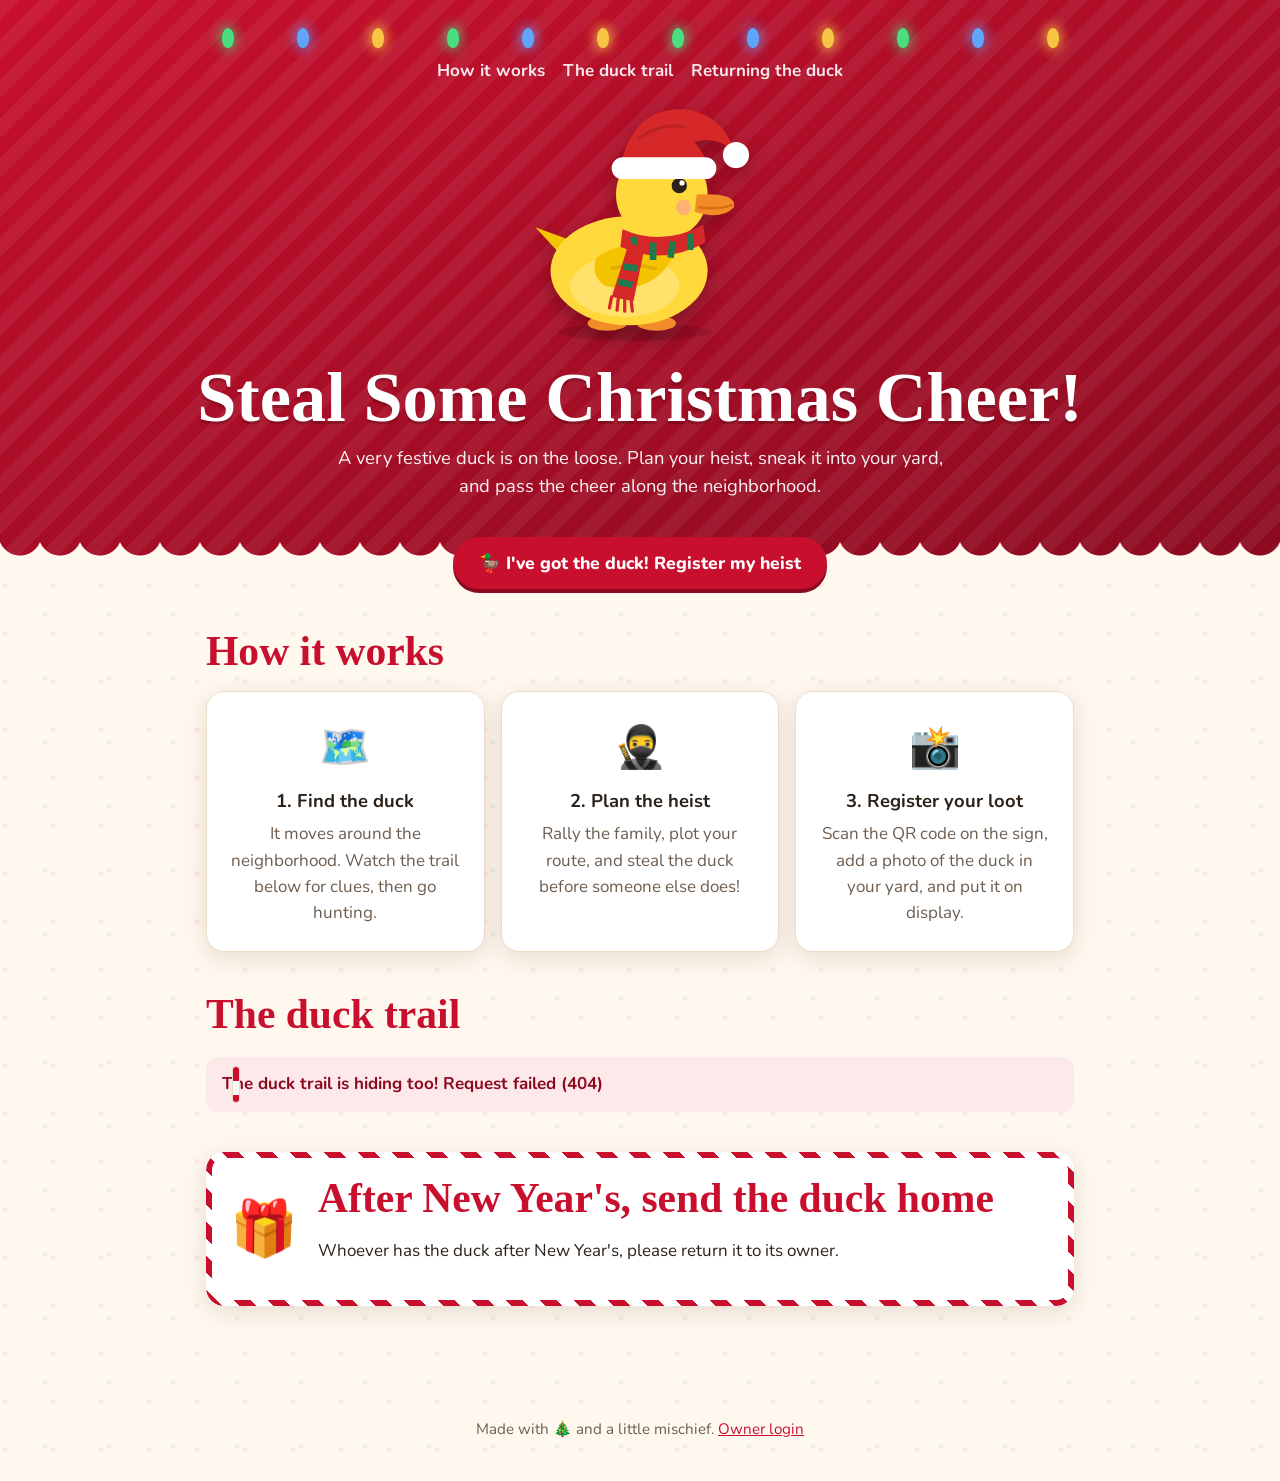
==== docs/index.html @ 3f9e8016 "Steal Some Christmas Cheer: duck-tracking site Go server (SQLite) with registration, photo vetting, " ====
<!doctype html>
<html lang="en">
<head>
  <meta charset="utf-8">
  <meta name="viewport" content="width=device-width, initial-scale=1">
  <title>Steal Some Christmas Cheer</title>
  <meta name="description" content="Follow the Christmas duck as neighbors steal it from yard to yard. Can you find where it's hiding now?">
  <link rel="icon" href="duck.svg" type="image/svg+xml">
  <link rel="preconnect" href="https://fonts.googleapis.com">
  <link rel="preconnect" href="https://fonts.gstatic.com" crossorigin>
  <link href="https://fonts.googleapis.com/css2?family=Mountains+of+Christmas:wght@700&family=Nunito:wght@400;700;800&display=swap" rel="stylesheet">
  <link rel="stylesheet" href="style.css">
  <script src="config.js"></script>
  <script src="app.js"></script>
</head>
<body>
  <header class="site-header">
    <ul class="lights" aria-hidden="true"><li></li><li></li><li></li><li></li><li></li><li></li><li></li><li></li><li></li><li></li><li></li><li></li></ul>
    <nav><a href="#how">How it works</a><a href="#trail">The duck trail</a><a href="#return">Returning the duck</a></nav>
    <img class="hero-duck" src="duck.svg" alt="The Christmas duck in a Santa hat and scarf">
    <h1>Steal Some Christmas Cheer!</h1>
    <p class="tagline">A very festive duck is on the loose. Plan your heist, sneak it into your yard, and pass the cheer along the neighborhood.</p>
  </header>

  <main>
    <div class="cta">
      <a class="btn red" href="register.html">🦆 I've got the duck! Register my heist</a>
    </div>

    <section id="how">
      <h2>How it works</h2>
      <div class="steps">
        <div class="card step"><div class="icon">🗺️</div><h3>1. Find the duck</h3><p>It moves around the neighborhood. Watch the trail below for clues, then go hunting.</p></div>
        <div class="card step"><div class="icon">🥷</div><h3>2. Plan the heist</h3><p>Rally the family, plot your route, and steal the duck before someone else does!</p></div>
        <div class="card step"><div class="icon">📸</div><h3>3. Register your loot</h3><p>Scan the QR code on the sign, add a photo of the duck in your yard, and put it on display.</p></div>
      </div>
    </section>

    <section id="trail">
      <h2>The duck trail</h2>
      <div id="counter" class="counter"></div>
      <ol id="stops" class="trail"><li class="loading">Following the footprints…</li></ol>
    </section>

    <section id="return">
      <div class="card candy return-box">
        <div class="big" aria-hidden="true">🎁</div>
        <div>
          <h2>After New Year's, send the duck home</h2>
          <div id="return-details"><p>Whoever has the duck after New Year's, please return it to its owner.</p></div>
        </div>
      </div>
    </section>
  </main>

  <footer>Made with 🎄 and a little mischief. <a href="owner.html">Owner login</a></footer>

  <script>
  (async function () {
    const { api, el, formatDate } = Duck;
    const stops = document.getElementById("stops");
    try {
      const data = await api("/api/public");
      render(data);
    } catch (err) {
      stops.replaceChildren(el("li", { class: "notice error" }, "The duck trail is hiding too! " + err.message));
    }

    function render({ settings, stops: trail, totalSteals }) {
      const counter = document.getElementById("counter");
      counter.replaceChildren(
        el("strong", {}, totalSteals),
        totalSteals === 1 ? "heist so far" : "heists so far"
      );

      const items = [];
      items.push(el("li", { class: "stop home" },
        el("div", { class: "pin" }, "🏠"),
        el("div", { class: "card" }, el("div", {},
          el("div", { class: "who" }, "Duck HQ" + (settings.ownerName ? ` · ${settings.ownerName}` : "")),
          settings.homeLocation && el("div", { class: "where" }, settings.homeLocation),
          el("div", { class: "when" }, "Where it all began")))));

      trail.forEach((stop, i) => {
        const card = el("div", { class: "card" + (stop.photoUrl ? " has-photo" : "") },
          stop.photoUrl && el("img", {
            src: stop.photoUrl, alt: `The duck at ${stop.name}'s house`, loading: "lazy",
            onclick: () => lightbox(stop.photoUrl),
          }),
          el("div", {},
            el("div", { class: "who" }, `Stop #${i + 1}: ${stop.name}`),
            el("div", { class: "where" }, "📍 " + stop.location),
            el("div", { class: "when" }, "Stolen " + formatDate(stop.date)),
            stop.message && el("p", { class: "msg" }, `“${stop.message}”`)));
        items.push(el("li", { class: "stop" }, el("div", { class: "pin" }, "🦆"), card));
      });

      if (settings.revealAll) {
        items.push(el("li", { class: "stop secret" }, el("div", { class: "pin" }, "🎉"),
          el("div", { class: "card" }, el("div", {},
            el("div", { class: "where" }, "The season is over!"),
            el("p", {}, "Thanks for playing! Time to bring the duck home.")))));
      } else if (totalSteals > 0) {
        items.push(el("li", { class: "stop secret" }, el("div", { class: "pin" }, "?"),
          el("div", { class: "card" }, el("div", {},
            el("div", { class: "who" }, "Current location"),
            el("div", { class: "where" }, "Top Secret!"),
            el("p", {}, "Someone has the duck right now… but who? Its hiding spot is revealed only after the next heist. Get sleuthing!")))));
      } else {
        items.push(el("li", { class: "stop secret" }, el("div", { class: "pin" }, "?"),
          el("div", { class: "card" }, el("div", {},
            el("div", { class: "where" }, "Still at Duck HQ!"),
            el("p", {}, "Nobody has stolen the duck yet. Will you be the first?")))));
      }
      stops.replaceChildren(...items);

      const details = document.getElementById("return-details");
      const parts = [el("p", {}, "Whoever has the duck after New Year's, please bring it home" +
        (settings.ownerName ? ` to ${settings.ownerName}` : "") +
        (settings.returnBy ? ` by ${settings.returnBy}` : "") + ".")];
      if (settings.returnAddress) parts.push(el("address", {}, settings.returnAddress));
      if (settings.instructions) parts.push(el("p", { class: "instructions" }, settings.instructions));
      details.replaceChildren(...parts);
    }

    function lightbox(src) {
      const box = el("div", { class: "lightbox", role: "dialog", "aria-label": "Photo", onclick: () => box.remove() },
        el("img", { src, alt: "" }));
      document.body.append(box);
    }
  })();
  </script>
</body>
</html>
---- docs/style.css ----
:root {
  --red: #c8102e;
  --red-dark: #8a0b20;
  --green: #1b6b45;
  --green-dark: #0f4a2f;
  --gold: #f6c544;
  --cream: #fff8ee;
  --paper: #ffffff;
  --ink: #2b2118;
  --muted: #6d5d4f;
  --line: #ecdcc6;
  --radius: 18px;
  --shadow: 0 6px 24px rgba(60, 20, 10, 0.12);
  --display: "Mountains of Christmas", "Comic Sans MS", cursive;
  --body: "Nunito", system-ui, -apple-system, "Segoe UI", sans-serif;
}

* { box-sizing: border-box; }

html { -webkit-text-size-adjust: 100%; }

body {
  margin: 0;
  font-family: var(--body);
  font-size: 17px;
  line-height: 1.55;
  color: var(--ink);
  background-color: var(--cream);
  background-image:
    radial-gradient(circle at 10% 20%, rgba(200, 16, 46, 0.06) 0 2px, transparent 3px),
    radial-gradient(circle at 70% 60%, rgba(27, 107, 69, 0.06) 0 2px, transparent 3px);
  background-size: 48px 48px, 64px 64px;
  overflow-x: hidden;
}

a { color: var(--red); }

img { max-width: 100%; }

/* ---------- snow ---------- */
.snow { position: fixed; inset: 0; pointer-events: none; z-index: 50; overflow: hidden; }
.snow span {
  position: absolute; top: -24px; color: #dbe9f6;
  text-shadow: 0 0 3px rgba(70, 110, 150, 0.45);
  animation: fall linear infinite;
}
@keyframes fall {
  to { transform: translate3d(40px, 110vh, 0) rotate(360deg); }
}

/* ---------- header ---------- */
.site-header {
  position: relative;
  color: #fff;
  background:
    repeating-linear-gradient(135deg, rgba(255,255,255,.06) 0 14px, transparent 14px 28px),
    linear-gradient(160deg, var(--red) 0%, var(--red-dark) 100%);
  padding: 28px 16px 72px;
  text-align: center;
  overflow: hidden;
}
.site-header::after {
  /* snowy scalloped edge */
  content: "";
  position: absolute; left: 0; right: 0; bottom: -1px; height: 40px;
  background: radial-gradient(circle at 20px 0, transparent 21px, var(--cream) 22px) repeat-x;
  background-size: 40px 40px;
}
.site-header nav { display: flex; justify-content: center; gap: 18px; flex-wrap: wrap; margin-bottom: 8px; }
.site-header nav a { color: #fff; text-decoration: none; font-weight: 700; opacity: .9; }
.site-header nav a:hover { opacity: 1; text-decoration: underline; }

.lights {
  display: flex; justify-content: space-around; max-width: 900px; margin: 0 auto 10px;
  list-style: none; padding: 0;
}
.lights li {
  width: 12px; height: 20px; border-radius: 50% 50% 45% 45%;
  background: var(--gold); box-shadow: 0 0 12px 3px rgba(246, 197, 68, .7);
  animation: twinkle 1.8s ease-in-out infinite alternate;
}
.lights li:nth-child(3n+1) { background: #4ade80; box-shadow: 0 0 12px 3px rgba(74,222,128,.6); animation-delay: .4s; }
.lights li:nth-child(3n+2) { background: #60a5fa; box-shadow: 0 0 12px 3px rgba(96,165,250,.6); animation-delay: .9s; }
@keyframes twinkle { from { opacity: .45; } to { opacity: 1; } }

h1, h2, .display { font-family: var(--display); font-weight: 700; line-height: 1.1; }
h1 { font-size: clamp(2.4rem, 8vw, 4.4rem); margin: .2em 0 .1em; text-shadow: 0 3px 0 rgba(0,0,0,.18); }
h2 { font-size: clamp(1.9rem, 5vw, 2.6rem); color: var(--red); margin: 0 0 .4em; }
.tagline { font-size: 1.15rem; max-width: 620px; margin: 0 auto; opacity: .95; }

.hero-duck {
  width: min(240px, 60vw); margin: 10px auto 0; display: block;
  filter: drop-shadow(0 8px 10px rgba(0,0,0,.25));
  animation: waddle 3s ease-in-out infinite;
  transform-origin: 50% 90%;
}
@keyframes waddle {
  0%, 100% { transform: rotate(-4deg); }
  50% { transform: rotate(4deg); }
}

/* ---------- layout ---------- */
main { max-width: 900px; margin: 0 auto; padding: 0 16px 48px; position: relative; z-index: 1; }
section { margin: 40px 0; }

.card {
  background: var(--paper);
  border-radius: var(--radius);
  box-shadow: var(--shadow);
  padding: 24px;
  border: 1px solid var(--line);
}
.card.candy { border: 0; position: relative; }
.card.candy::before {
  content: ""; position: absolute; inset: 0; border-radius: var(--radius); padding: 6px;
  background: repeating-linear-gradient(45deg, var(--red) 0 12px, #fff 12px 24px);
  -webkit-mask: linear-gradient(#000 0 0) content-box, linear-gradient(#000 0 0);
  -webkit-mask-composite: xor; mask-composite: exclude;
  pointer-events: none;
}

.btn {
  display: inline-flex; align-items: center; justify-content: center; gap: 8px;
  font: 800 1.1rem var(--body);
  padding: 14px 26px; border-radius: 999px; border: 0; cursor: pointer;
  background: var(--green); color: #fff; text-decoration: none;
  box-shadow: 0 4px 0 var(--green-dark);
  transition: transform .08s ease, box-shadow .08s ease;
}
.btn:hover { transform: translateY(-1px); }
.btn:active { transform: translateY(3px); box-shadow: 0 1px 0 var(--green-dark); }
.btn.red { background: var(--red); box-shadow: 0 4px 0 var(--red-dark); }
.btn.small { font-size: .95rem; padding: 9px 16px; }
.btn.ghost { background: #fff; color: var(--ink); box-shadow: 0 3px 0 var(--line); border: 1px solid var(--line); }
.btn[disabled] { opacity: .6; cursor: progress; }
.cta { text-align: center; margin-top: -36px; position: relative; z-index: 2; }

/* ---------- steps ---------- */
.steps { display: grid; grid-template-columns: repeat(auto-fit, minmax(220px, 1fr)); gap: 16px; }
.step { text-align: center; }
.step .icon { font-size: 2.6rem; }
.step h3 { margin: 6px 0; font-size: 1.15rem; }
.step p { margin: 0; color: var(--muted); }

/* ---------- trail ---------- */
.trail { list-style: none; padding: 0; margin: 0; position: relative; }
.trail::before {
  content: ""; position: absolute; left: 27px; top: 10px; bottom: 10px; width: 6px; border-radius: 3px;
  background: repeating-linear-gradient(180deg, var(--red) 0 14px, #fff 14px 28px);
  box-shadow: 0 0 0 1px var(--line);
}
.stop { position: relative; padding-left: 76px; margin-bottom: 22px; }
.stop .pin {
  position: absolute; left: 6px; top: 10px; width: 48px; height: 48px; border-radius: 50%;
  display: grid; place-items: center; font-size: 1.4rem;
  background: #fff; border: 3px solid var(--green); box-shadow: var(--shadow);
}
.stop .card { padding: 16px; display: grid; gap: 12px; }
.stop .card.has-photo { grid-template-columns: 140px 1fr; align-items: start; }
.stop img { width: 140px; height: 140px; object-fit: cover; border-radius: 12px; cursor: zoom-in; background: var(--line); }
.stop .who { font-weight: 800; font-size: 1.1rem; }
.stop .where { color: var(--green); font-weight: 700; }
.stop .when { color: var(--muted); font-size: .9rem; }
.stop .msg { margin: 6px 0 0; font-style: italic; }
.stop.home .pin { border-color: var(--red); }
.stop.secret .pin { border-color: var(--gold); background: var(--ink); color: var(--gold); animation: pulse 2s infinite; }
.stop.secret .card {
  background: var(--ink); color: #fff; border-color: var(--ink);
  background-image: repeating-linear-gradient(45deg, rgba(255,255,255,.04) 0 10px, transparent 10px 20px);
}
.stop.secret .where { color: var(--gold); font-family: var(--display); font-size: 1.8rem; }
@keyframes pulse { 0%,100% { box-shadow: 0 0 0 0 rgba(246,197,68,.6); } 50% { box-shadow: 0 0 0 10px rgba(246,197,68,0); } }

@media (max-width: 520px) {
  .stop .card.has-photo { grid-template-columns: 1fr; }
  .stop img { width: 100%; height: auto; max-height: 320px; }
}

.counter { text-align: center; font-size: 1.15rem; margin-bottom: 20px; }
.counter strong { font-family: var(--display); font-size: 2.6rem; color: var(--red); display: block; line-height: 1; }

/* ---------- return box ---------- */
.return-box { display: grid; grid-template-columns: auto 1fr; gap: 20px; align-items: center; }
.return-box .big { font-size: 3.4rem; }
.return-box address { font-style: normal; font-weight: 800; white-space: pre-line; font-size: 1.15rem; margin: 6px 0; }
.instructions { white-space: pre-line; color: var(--muted); margin-top: 8px; }
@media (max-width: 520px) { .return-box { grid-template-columns: 1fr; text-align: center; } }

/* ---------- forms ---------- */
form .field { margin-bottom: 16px; }
label { display: block; font-weight: 800; margin-bottom: 6px; }
.hint { font-weight: 400; color: var(--muted); font-size: .9rem; }
input[type=text], input[type=password], textarea {
  width: 100%; font: inherit; padding: 12px 14px; border-radius: 12px;
  border: 2px solid var(--line); background: #fffdf9; color: var(--ink);
}
input:focus, textarea:focus { outline: none; border-color: var(--green); box-shadow: 0 0 0 4px rgba(27,107,69,.15); }
textarea { min-height: 96px; resize: vertical; }
.row { display: grid; grid-template-columns: 2fr 1fr; gap: 12px; }
@media (max-width: 520px) { .row { grid-template-columns: 1fr; } }
.hp { position: absolute; left: -9999px; width: 1px; height: 1px; overflow: hidden; }

.photo-drop {
  display: grid; place-items: center; text-align: center; gap: 8px;
  border: 3px dashed var(--line); border-radius: var(--radius); padding: 22px; cursor: pointer;
  background: #fffdf9; min-height: 180px;
}
.photo-drop:hover, .photo-drop.drag { border-color: var(--green); }
.photo-drop img { max-height: 260px; border-radius: 12px; }
.photo-drop input { position: absolute; opacity: 0; width: 1px; height: 1px; }

.notice { padding: 14px 16px; border-radius: 12px; margin: 12px 0; font-weight: 700; }
.notice.error { background: #fde8ea; color: var(--red-dark); }
.notice.ok { background: #e3f4ea; color: var(--green-dark); }
.notice.info { background: #fff4d6; color: #6b4b00; }

.success { text-align: center; }
.success .big { font-size: 4rem; }

/* ---------- owner ---------- */
.tabs { display: flex; gap: 8px; flex-wrap: wrap; margin-bottom: 16px; }
.tabs button { font: 800 1rem var(--body); padding: 10px 18px; border-radius: 999px; border: 2px solid var(--line); background: #fff; cursor: pointer; }
.tabs button[aria-selected=true] { background: var(--red); color: #fff; border-color: var(--red); }
.badge { display: inline-block; min-width: 22px; padding: 0 7px; border-radius: 99px; background: var(--gold); color: var(--ink); font-size: .85rem; margin-left: 4px; }
.reg { display: grid; grid-template-columns: 180px 1fr; gap: 16px; margin-bottom: 16px; }
.reg img { width: 180px; height: 180px; object-fit: cover; border-radius: 12px; cursor: zoom-in; }
.reg .actions { display: flex; flex-wrap: wrap; gap: 8px; margin-top: 10px; }
.reg .meta { color: var(--muted); font-size: .9rem; }
.reg input { padding: 8px 10px; }
.status { display: inline-block; padding: 2px 10px; border-radius: 99px; font-size: .85rem; font-weight: 800; }
.status.pending { background: #fff4d6; color: #6b4b00; }
.status.approved { background: #e3f4ea; color: var(--green-dark); }
.status.photo_rejected { background: #fde8ea; color: var(--red-dark); }
.tag-current { background: var(--ink); color: var(--gold); }
@media (max-width: 600px) { .reg { grid-template-columns: 1fr; } .reg img { width: 100%; height: auto; } }
.toggle { display: flex; gap: 10px; align-items: flex-start; font-weight: 700; }
.toggle input { width: 22px; height: 22px; margin-top: 2px; }

/* ---------- lightbox ---------- */
.lightbox { position: fixed; inset: 0; background: rgba(20, 10, 5, .85); display: grid; place-items: center; z-index: 100; padding: 16px; cursor: zoom-out; }
.lightbox img { max-height: 90vh; border-radius: 12px; }

footer { text-align: center; color: var(--muted); padding: 24px 16px 40px; font-size: .95rem; }

.loading { text-align: center; color: var(--muted); padding: 24px; }
.hidden { display: none !important; }
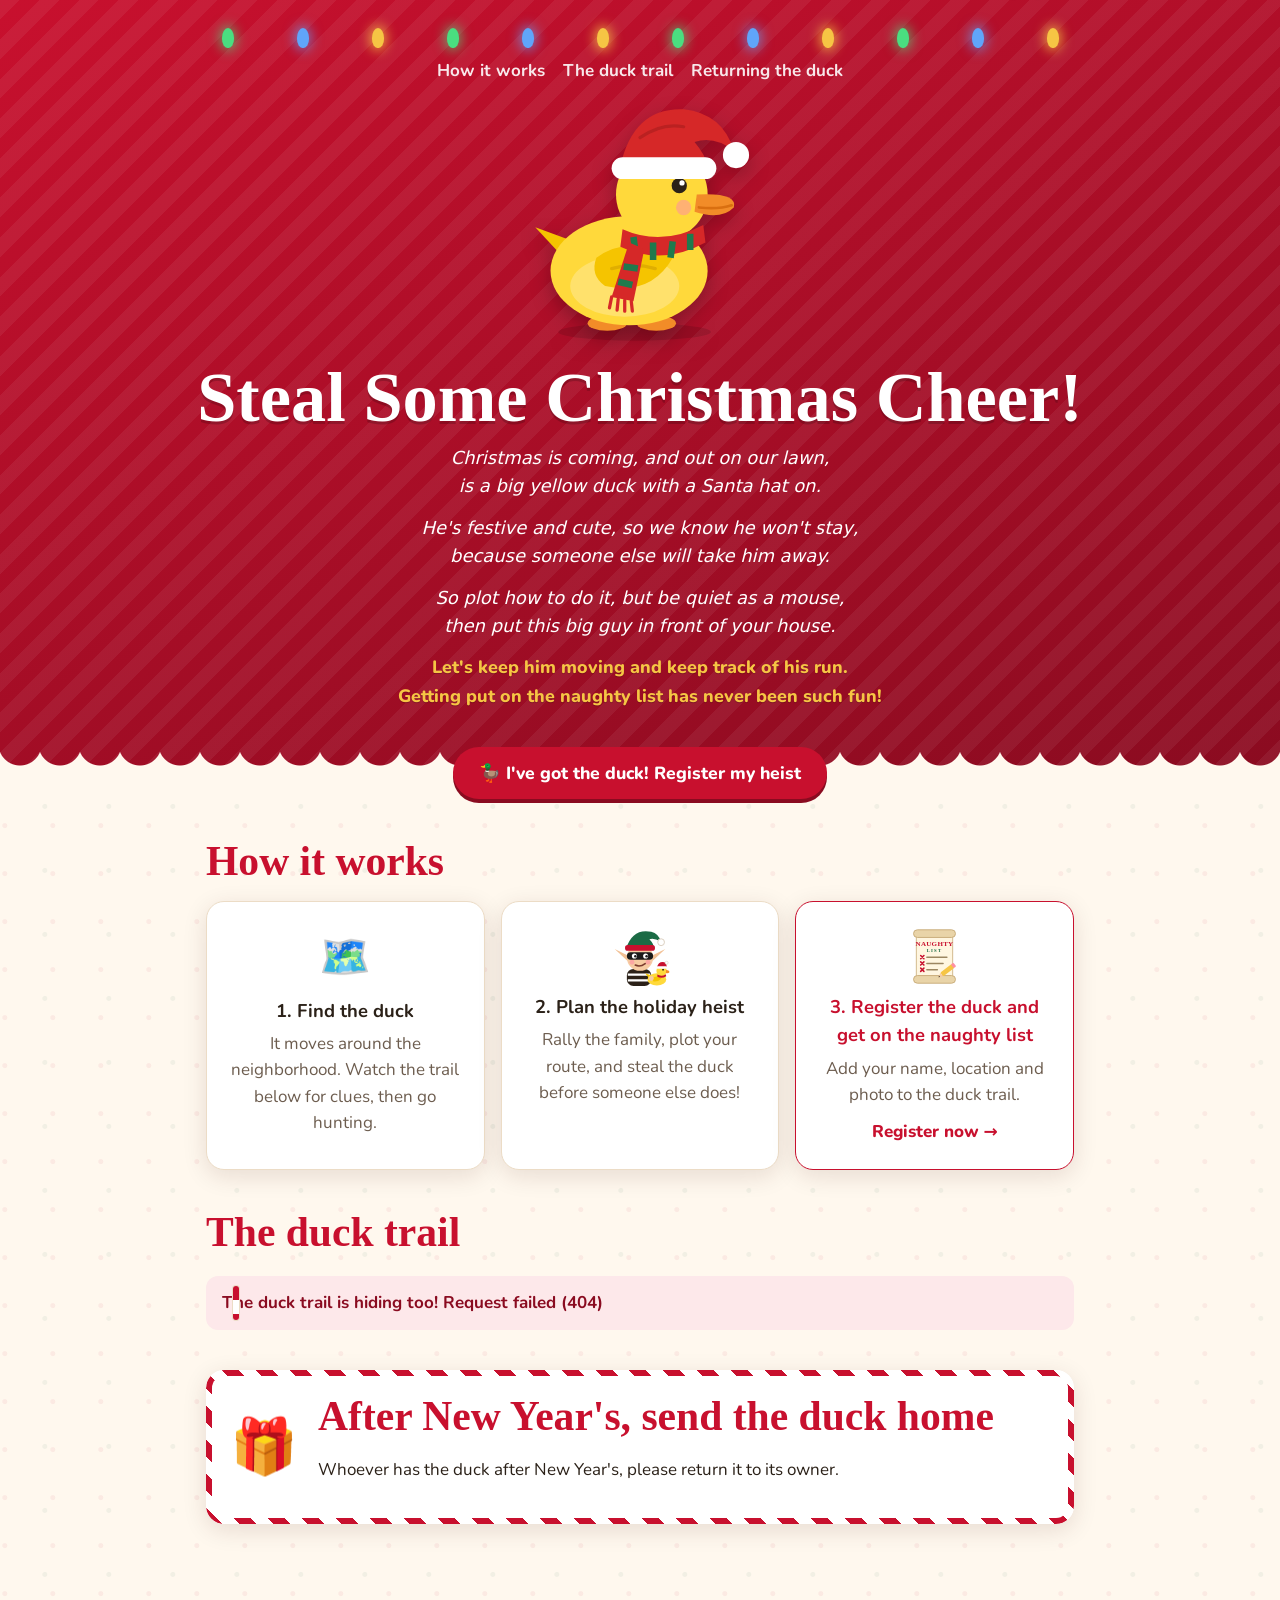
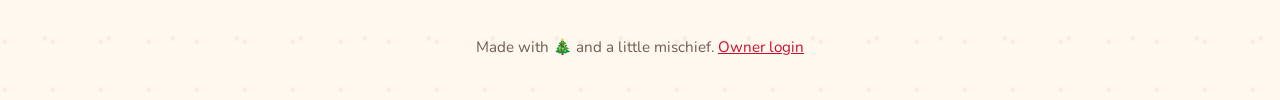
==== commit 93869366: "Add poem, new artwork, email settings, and Duck HQ photo - Home page: poem subtitle, elf burglar ste" ====
--- a/docs/index.html
+++ b/docs/index.html
@@ -19,7 +19,12 @@
     <nav><a href="#how">How it works</a><a href="#trail">The duck trail</a><a href="#return">Returning the duck</a></nav>
     <img class="hero-duck" src="duck.svg" alt="The Christmas duck in a Santa hat and scarf">
     <h1>Steal Some Christmas Cheer!</h1>
-    <p class="tagline">A very festive duck is on the loose. Plan your heist, sneak it into your yard, and pass the cheer along the neighborhood.</p>
+    <div class="poem">
+      <p>Christmas is coming, and out on our lawn,<br>is a big yellow duck with a Santa hat on.</p>
+      <p>He's festive and cute, so we know he won't stay,<br>because someone else will take him away.</p>
+      <p>So plot how to do it, but be quiet as a mouse,<br>then put this big guy in front of your house.</p>
+      <p>Let's keep him moving and keep track of his run.<br>Getting put on the naughty list has never been such fun!</p>
+    </div>
   </header>
 
   <main>
@@ -31,8 +36,8 @@
       <h2>How it works</h2>
       <div class="steps">
         <div class="card step"><div class="icon">🗺️</div><h3>1. Find the duck</h3><p>It moves around the neighborhood. Watch the trail below for clues, then go hunting.</p></div>
-        <div class="card step"><div class="icon">🥷</div><h3>2. Plan the heist</h3><p>Rally the family, plot your route, and steal the duck before someone else does!</p></div>
-        <div class="card step"><div class="icon">📸</div><h3>3. Register your loot</h3><p>Scan the QR code on the sign, add a photo of the duck in your yard, and put it on display.</p></div>
+        <div class="card step"><div class="icon"><img src="elf-burglar.svg" alt="" class="step-art"></div><h3>2. Plan the holiday heist</h3><p>Rally the family, plot your route, and steal the duck before someone else does!</p></div>
+        <a class="card step step-link" href="register.html"><div class="icon"><img src="naughty-list.svg" alt="" class="step-art"></div><h3>3. Register the duck and get on the naughty list</h3><p>Add your name, location and photo to the duck trail.</p><span class="step-go">Register now →</span></a>
       </div>
     </section>
 
@@ -66,7 +71,7 @@
       stops.replaceChildren(el("li", { class: "notice error" }, "The duck trail is hiding too! " + err.message));
     }
 
-    function render({ settings, stops: trail, totalSteals }) {
+    function render({ settings, homePhotoUrl, stops: trail, totalSteals }) {
       const counter = document.getElementById("counter");
       counter.replaceChildren(
         el("strong", {}, totalSteals),
@@ -76,7 +81,12 @@
       const items = [];
       items.push(el("li", { class: "stop home" },
         el("div", { class: "pin" }, "🏠"),
-        el("div", { class: "card" }, el("div", {},
+        el("div", { class: "card" + (homePhotoUrl ? " has-photo" : "") },
+          homePhotoUrl && el("img", {
+            src: homePhotoUrl, alt: "The duck at Duck HQ", loading: "lazy",
+            onclick: () => lightbox(homePhotoUrl),
+          }),
+          el("div", {},
           el("div", { class: "who" }, "Duck HQ" + (settings.ownerName ? ` · ${settings.ownerName}` : "")),
           settings.homeLocation && el("div", { class: "where" }, settings.homeLocation),
           el("div", { class: "when" }, "Where it all began")))));
@@ -92,7 +102,7 @@
             el("div", { class: "where" }, "📍 " + stop.location),
             el("div", { class: "when" }, "Stolen " + formatDate(stop.date)),
             stop.message && el("p", { class: "msg" }, `“${stop.message}”`)));
-        items.push(el("li", { class: "stop" }, el("div", { class: "pin" }, "🦆"), card));
+        items.push(el("li", { class: "stop" }, el("div", { class: "pin" }, el("img", { src: "duck.svg", alt: "" })), card));
       });
 
       if (settings.revealAll) {
--- a/docs/style.css
+++ b/docs/style.css
@@ -87,6 +87,10 @@
 h1 { font-size: clamp(2.4rem, 8vw, 4.4rem); margin: .2em 0 .1em; text-shadow: 0 3px 0 rgba(0,0,0,.18); }
 h2 { font-size: clamp(1.9rem, 5vw, 2.6rem); color: var(--red); margin: 0 0 .4em; }
 .tagline { font-size: 1.15rem; max-width: 620px; margin: 0 auto; opacity: .95; }
+.poem { max-width: 640px; margin: 4px auto 0; font-size: 1.12rem; line-height: 1.6; font-style: italic; }
+.poem p { margin: 0 0 .7em; text-wrap: balance; }
+.poem p:last-child { margin-bottom: 0; font-weight: 800; font-style: normal; color: var(--gold); text-shadow: 0 1px 0 rgba(0,0,0,.2); }
+@media (max-width: 520px) { .poem { font-size: 1rem; } }
 
 .hero-duck {
   width: min(240px, 60vw); margin: 10px auto 0; display: block;
@@ -141,6 +145,15 @@
 .step .icon { font-size: 2.6rem; }
 .step h3 { margin: 6px 0; font-size: 1.15rem; }
 .step p { margin: 0; color: var(--muted); }
+.step-art { width: 3.8rem; height: 3.8rem; display: block; margin: 0 auto; }
+.step-link {
+  display: block; color: inherit; text-decoration: none; cursor: pointer;
+  border-color: var(--red); transition: transform .12s ease, box-shadow .12s ease;
+}
+.step-link:hover, .step-link:focus-visible { transform: translateY(-3px); box-shadow: 0 10px 28px rgba(200, 16, 46, .22); }
+.step-link:focus-visible { outline: 3px solid var(--green); outline-offset: 3px; }
+.step-link h3 { color: var(--red); }
+.step-go { display: inline-block; margin-top: 10px; font-weight: 800; color: var(--red); }
 
 /* ---------- trail ---------- */
 .trail { list-style: none; padding: 0; margin: 0; position: relative; }
@@ -154,6 +167,10 @@
   position: absolute; left: 6px; top: 10px; width: 48px; height: 48px; border-radius: 50%;
   display: grid; place-items: center; font-size: 1.4rem;
   background: #fff; border: 3px solid var(--green); box-shadow: var(--shadow);
+}
+.stop .pin img {
+  width: 36px; height: 36px; object-fit: contain; border-radius: 0;
+  background: none; cursor: default; max-height: none;
 }
 .stop .card { padding: 16px; display: grid; gap: 12px; }
 .stop .card.has-photo { grid-template-columns: 140px 1fr; align-items: start; }
@@ -190,7 +207,7 @@
 form .field { margin-bottom: 16px; }
 label { display: block; font-weight: 800; margin-bottom: 6px; }
 .hint { font-weight: 400; color: var(--muted); font-size: .9rem; }
-input[type=text], input[type=password], textarea {
+input[type=text], input[type=password], input[type=email], textarea {
   width: 100%; font: inherit; padding: 12px 14px; border-radius: 12px;
   border: 2px solid var(--line); background: #fffdf9; color: var(--ink);
 }
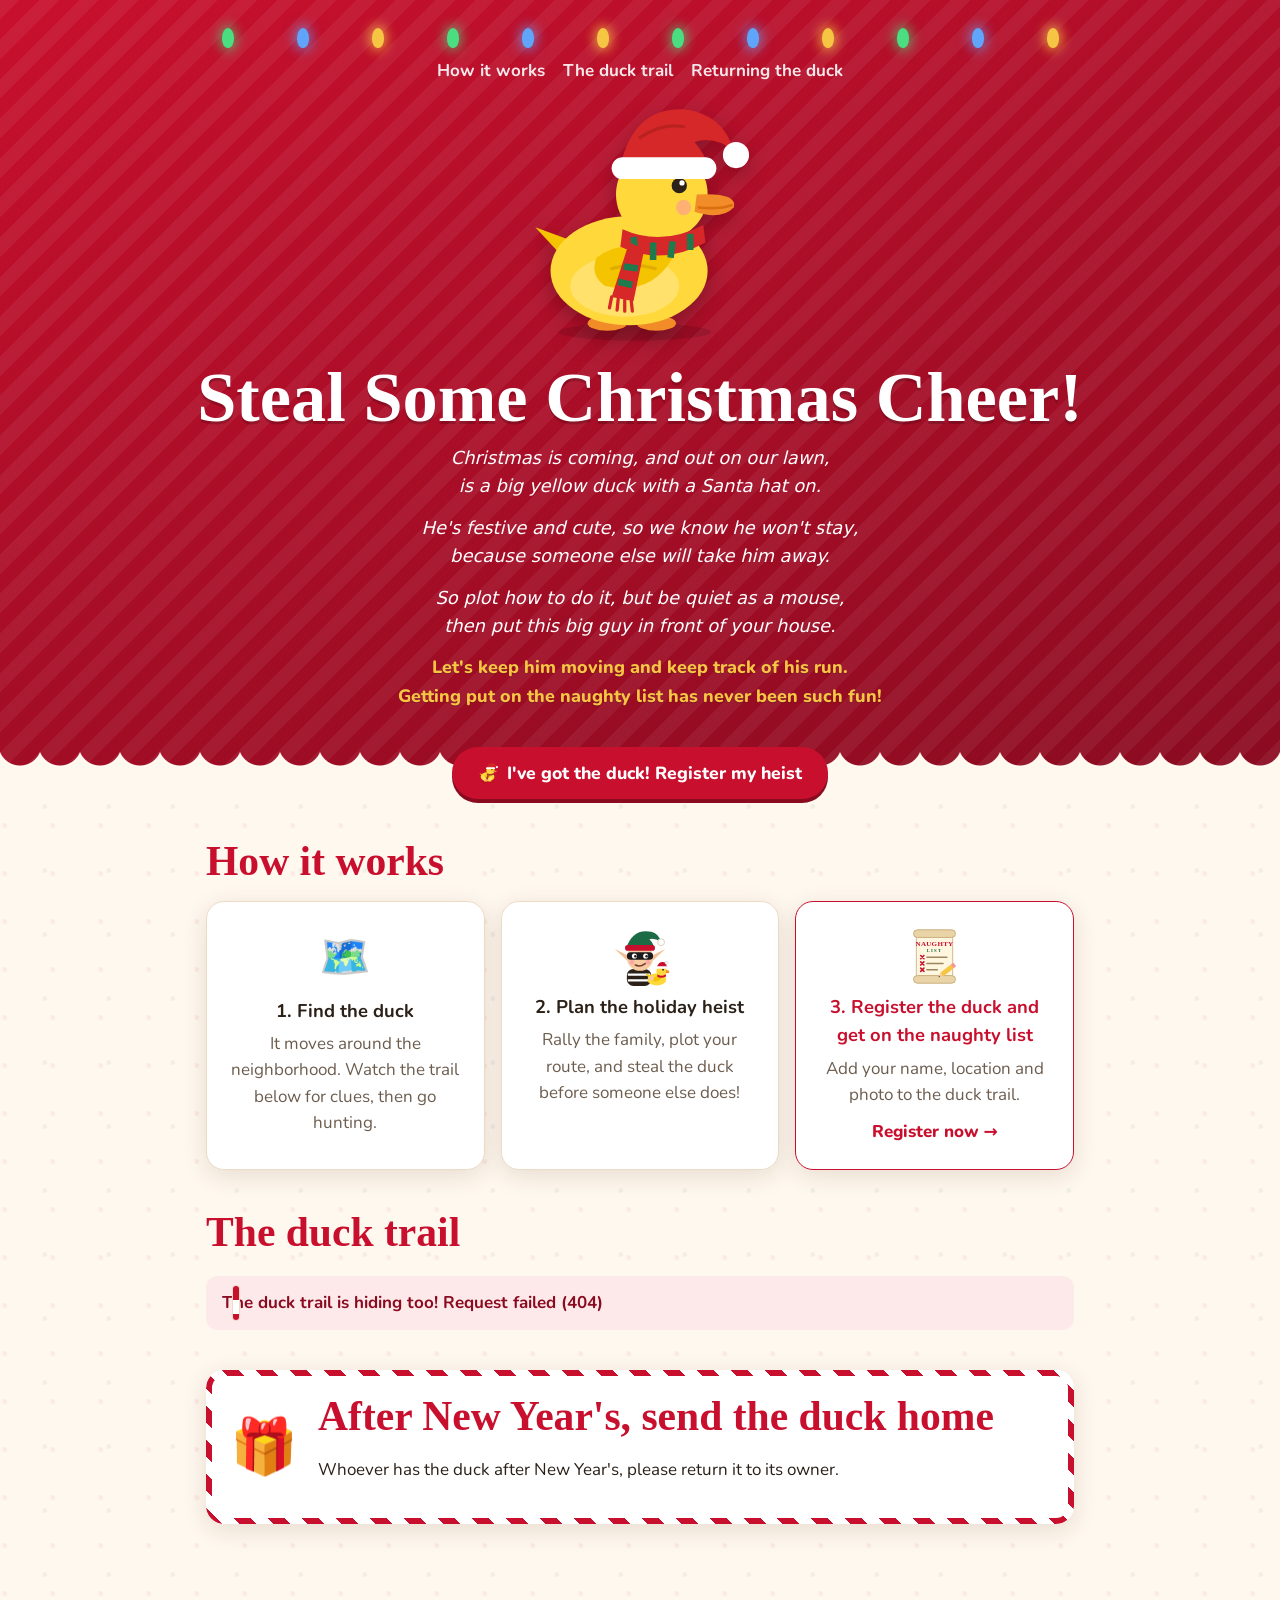
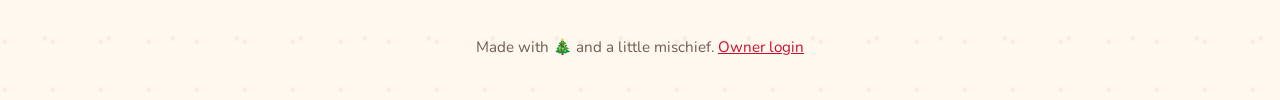
==== commit 1d95fa00: "Use the cartoon duck instead of the duck emoji on site pages" ====
--- a/docs/index.html
+++ b/docs/index.html
@@ -29,7 +29,7 @@
 
   <main>
     <div class="cta">
-      <a class="btn red" href="register.html">🦆 I've got the duck! Register my heist</a>
+      <a class="btn red" href="register.html"><img class="duck-icon" src="duck.svg" alt=""> I've got the duck! Register my heist</a>
     </div>
 
     <section id="how">
--- a/docs/style.css
+++ b/docs/style.css
@@ -261,3 +261,6 @@
 
 .loading { text-align: center; color: var(--muted); padding: 24px; }
 .hidden { display: none !important; }
+
+/* The cartoon duck, used inline in text in place of the 🦆 emoji. */
+.duck-icon { height: 1.2em; width: auto; vertical-align: -0.25em; }
